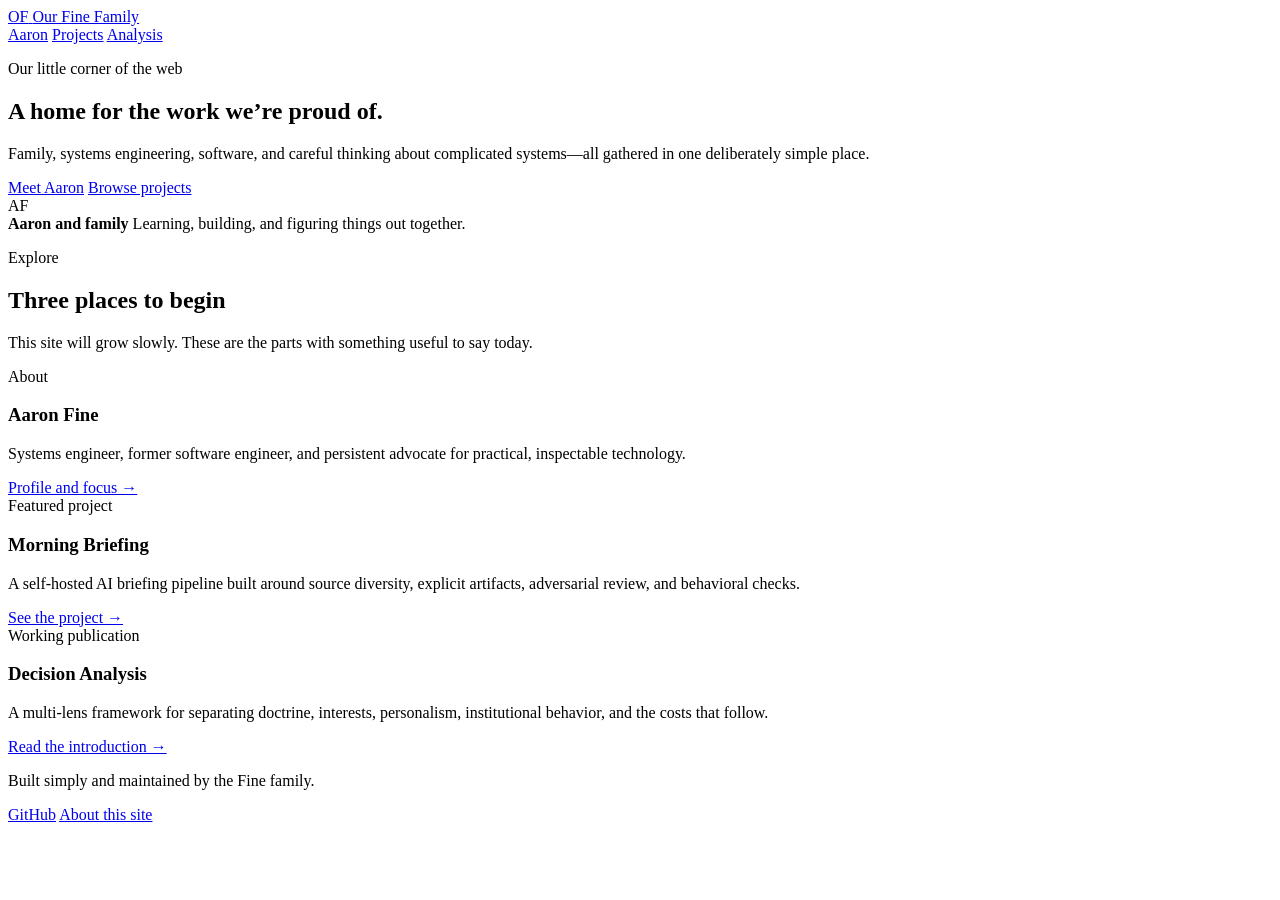
==== public/index.html @ cd749345 "Build initial portfolio site" ====
<!doctype html>
<html lang="en">
  <head>
    <meta charset="utf-8">
    <meta name="viewport" content="width=device-width, initial-scale=1">
    <meta
      name="description"
      content="The Fine family home for systems engineering, software, AI-assisted analysis, and selected projects."
    >
    <meta name="theme-color" content="#274f43">
    <title>Our Fine Family</title>
    <link rel="icon" href="/assets/favicon.svg" type="image/svg+xml">
    <link rel="stylesheet" href="/styles.css">
  </head>
  <body>
    <header class="site-shell site-header">
      <a class="brand" href="/" aria-label="Our Fine Family home">
        <span class="brand-mark" aria-hidden="true">OF</span>
        <span>Our Fine Family</span>
      </a>
      <nav class="site-nav" aria-label="Primary navigation">
        <a href="/aaron/">Aaron</a>
        <a href="/projects/">Projects</a>
        <a href="/analysis/">Analysis</a>
      </nav>
    </header>

    <main>
      <section class="site-shell hero">
        <div>
          <p class="eyebrow">Our little corner of the web</p>
          <h1>A home for the work we’re proud of.</h1>
          <p class="lede">
            Family, systems engineering, software, and careful thinking about
            complicated systems—all gathered in one deliberately simple place.
          </p>
          <div class="hero-actions">
            <a class="button" href="/aaron/">Meet Aaron</a>
            <a class="button secondary" href="/projects/">Browse projects</a>
          </div>
        </div>

        <div class="portrait-card" aria-label="Fine family portrait area">
          <div class="portrait-monogram" aria-hidden="true">AF</div>
          <div class="portrait-label">
            <strong>Aaron and family</strong>
            <span>Learning, building, and figuring things out together.</span>
          </div>
        </div>
      </section>

      <section class="site-shell section" aria-labelledby="explore-heading">
        <div class="section-heading">
          <div>
            <p class="eyebrow">Explore</p>
            <h2 id="explore-heading">Three places to begin</h2>
            <p>
              This site will grow slowly. These are the parts with something
              useful to say today.
            </p>
          </div>
        </div>

        <div class="card-grid">
          <article class="card">
            <span class="card-kicker">About</span>
            <h3>Aaron Fine</h3>
            <p>
              Systems engineer, former software engineer, and persistent
              advocate for practical, inspectable technology.
            </p>
            <a class="card-link" href="/aaron/">Profile and focus →</a>
          </article>

          <article class="card">
            <span class="card-kicker">Featured project</span>
            <h3>Morning Briefing</h3>
            <p>
              A self-hosted AI briefing pipeline built around source diversity,
              explicit artifacts, adversarial review, and behavioral checks.
            </p>
            <a class="card-link" href="/projects/morning-briefing/"
              >See the project →</a
            >
          </article>

          <article class="card">
            <span class="card-kicker">Working publication</span>
            <h3>Decision Analysis</h3>
            <p>
              A multi-lens framework for separating doctrine, interests,
              personalism, institutional behavior, and the costs that follow.
            </p>
            <a class="card-link" href="/analysis/">Read the introduction →</a>
          </article>
        </div>
      </section>
    </main>

    <footer class="site-footer">
      <div class="site-shell footer-inner">
        <p>Built simply and maintained by the Fine family.</p>
        <div class="footer-links">
          <a href="https://github.com/Aaron-Fine">GitHub</a>
          <a href="/about/">About this site</a>
        </div>
      </div>
    </footer>
  </body>
</html>
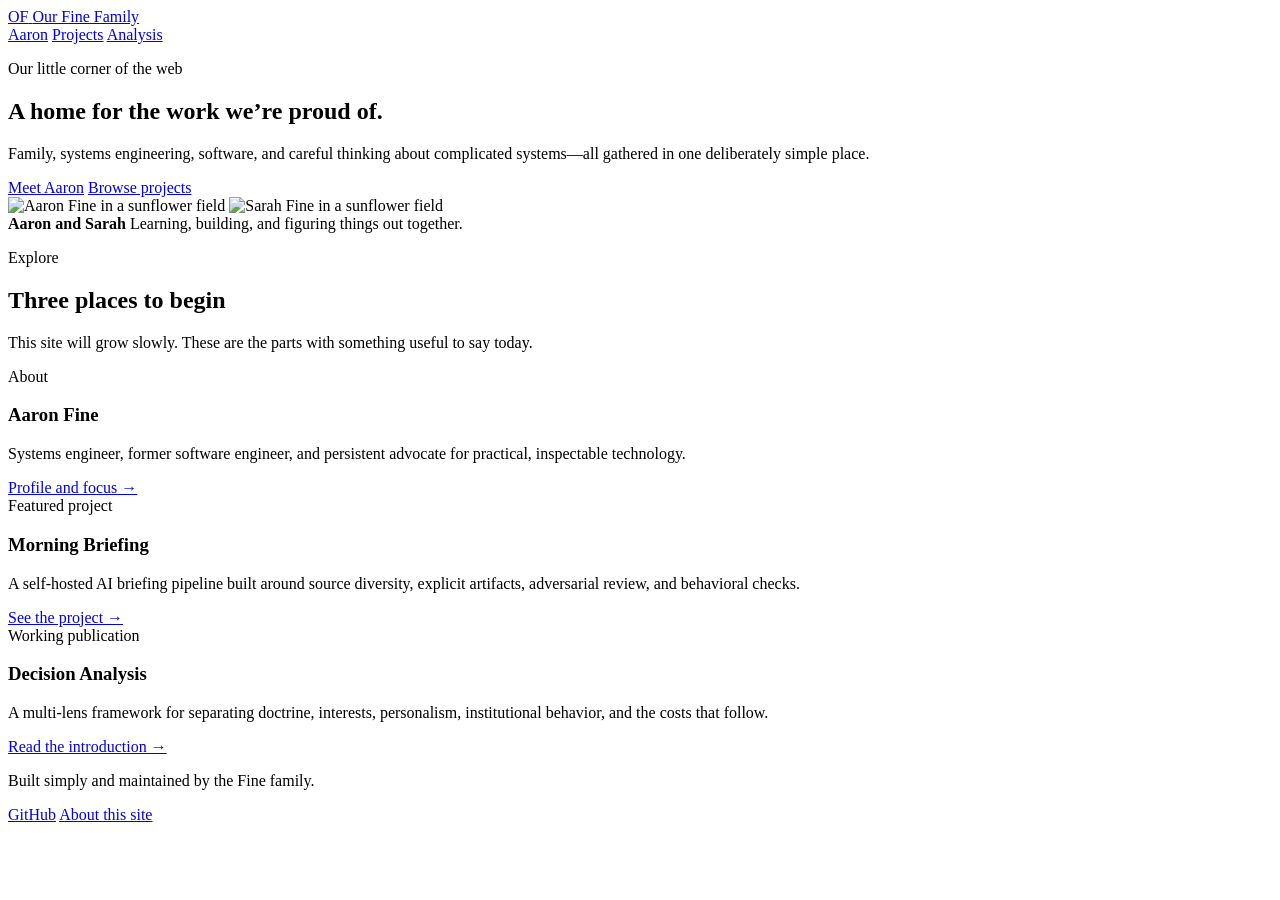
==== commit dda08182: "Add sanitized family portraits" ====
--- a/public/index.html
+++ b/public/index.html
@@ -40,10 +40,23 @@
           </div>
         </div>
 
-        <div class="portrait-card" aria-label="Fine family portrait area">
-          <div class="portrait-monogram" aria-hidden="true">AF</div>
+        <div class="portrait-card">
+          <div class="portrait-pair">
+            <img
+              src="/assets/aaron.webp"
+              alt="Aaron Fine in a sunflower field"
+              width="800"
+              height="1203"
+            >
+            <img
+              src="/assets/sarah.webp"
+              alt="Sarah Fine in a sunflower field"
+              width="800"
+              height="1203"
+            >
+          </div>
           <div class="portrait-label">
-            <strong>Aaron and family</strong>
+            <strong>Aaron and Sarah</strong>
             <span>Learning, building, and figuring things out together.</span>
           </div>
         </div>
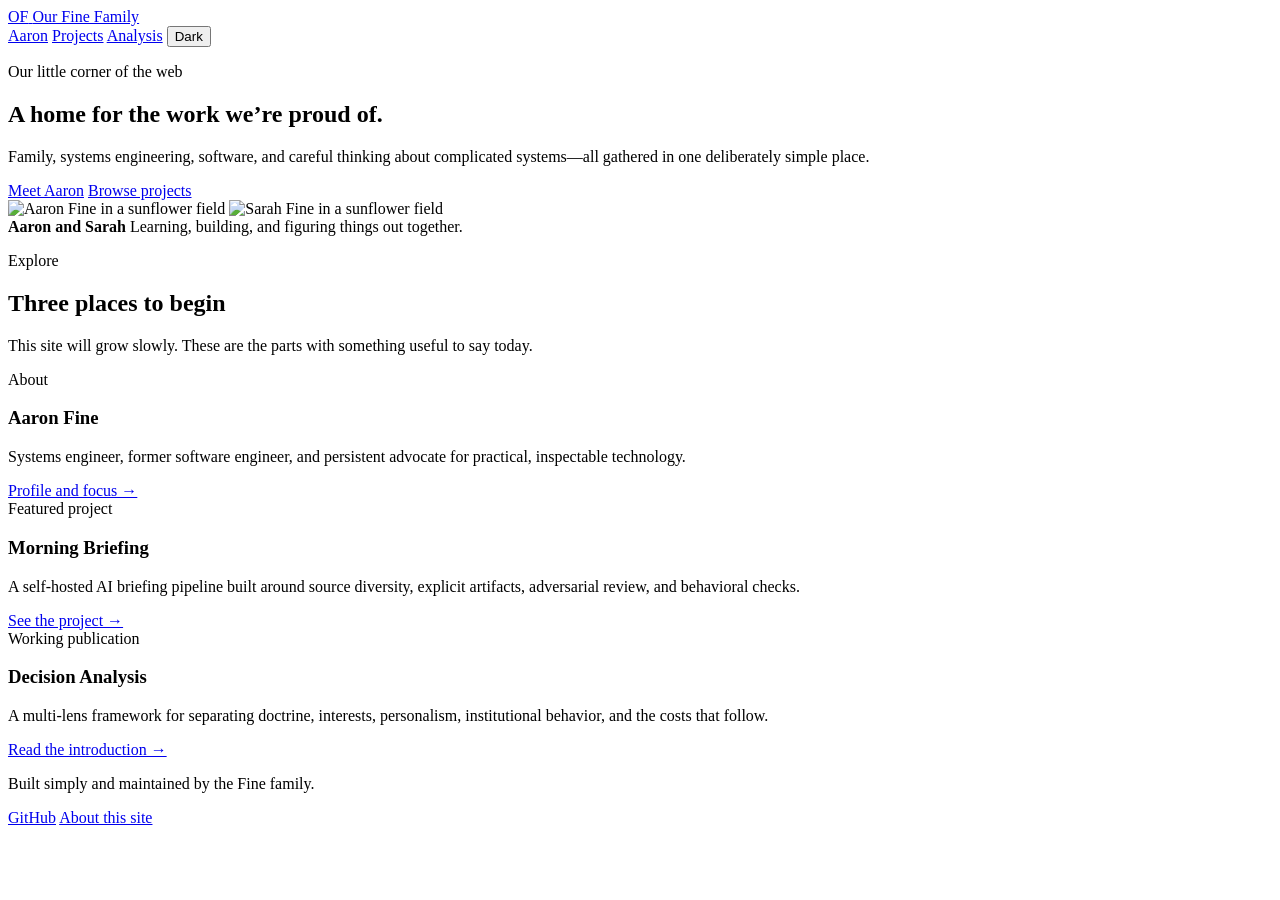
==== commit 51168c45: "Add site-wide dark mode" ====
--- a/public/index.html
+++ b/public/index.html
@@ -10,6 +10,7 @@
     <meta name="theme-color" content="#274f43">
     <title>Our Fine Family</title>
     <link rel="icon" href="/assets/favicon.svg" type="image/svg+xml">
+    <script src="/theme.js"></script>
     <link rel="stylesheet" href="/styles.css">
   </head>
   <body>
@@ -22,6 +23,10 @@
         <a href="/aaron/">Aaron</a>
         <a href="/projects/">Projects</a>
         <a href="/analysis/">Analysis</a>
+        <button class="theme-toggle" type="button" data-theme-toggle aria-pressed="false" aria-label="Switch to dark mode">
+          <span class="theme-toggle-icon" aria-hidden="true"></span>
+          <span class="theme-toggle-label">Dark</span>
+        </button>
       </nav>
     </header>
 
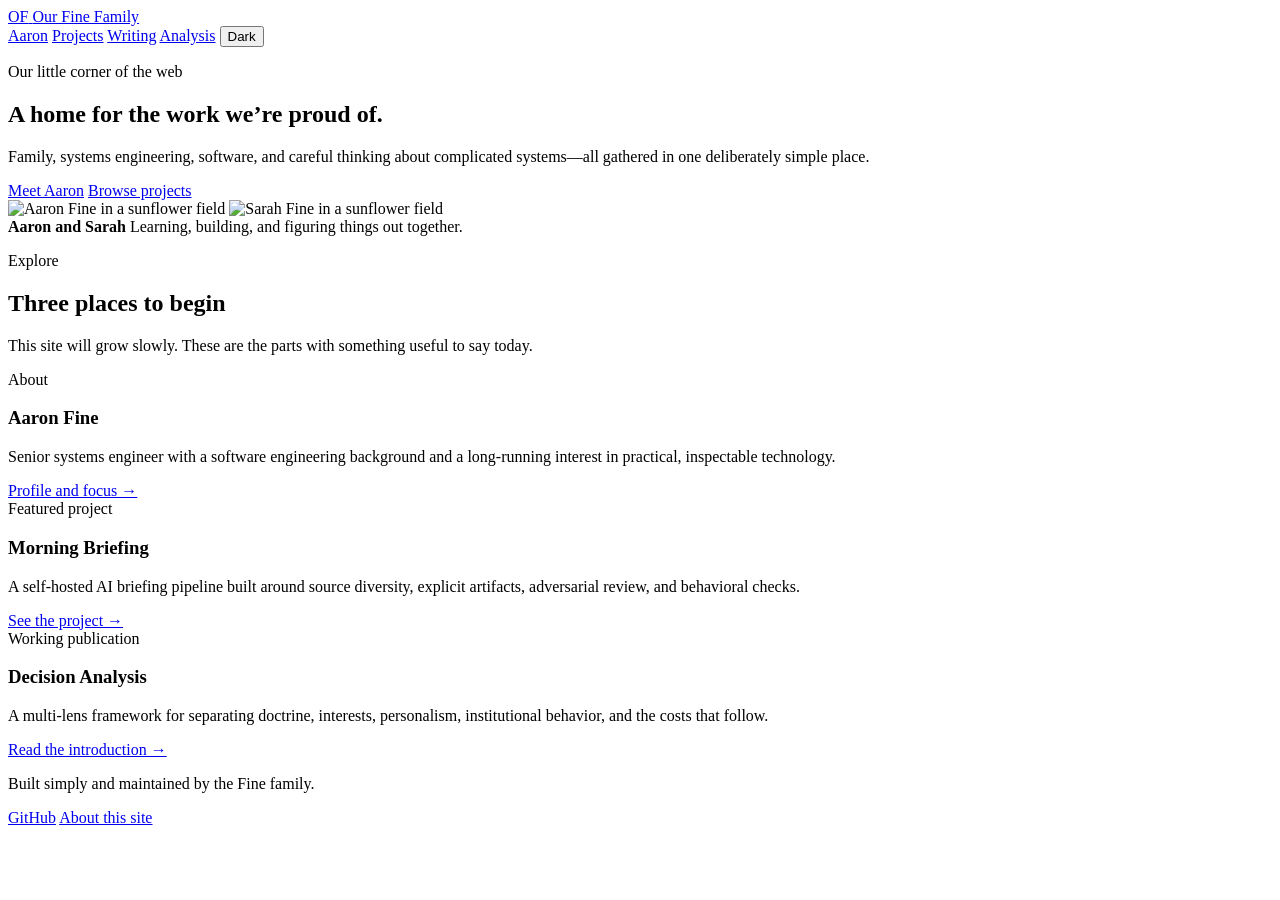
==== commit 0e5ede18: "Refresh professional portfolio" ====
--- a/public/index.html
+++ b/public/index.html
@@ -1,4 +1,4 @@
-<!doctype html>
+<!DOCTYPE html>
 <html lang="en">
   <head>
     <meta charset="utf-8">
@@ -10,8 +10,8 @@
     <meta name="theme-color" content="#274f43">
     <title>Our Fine Family</title>
     <link rel="icon" href="/assets/favicon.svg" type="image/svg+xml">
-    <script src="/theme.js"></script>
-    <link rel="stylesheet" href="/styles.css">
+    <script src="/theme.js?v=20260724-2"></script>
+    <link rel="stylesheet" href="/styles.css?v=20260724-2">
   </head>
   <body>
     <header class="site-shell site-header">
@@ -22,6 +22,7 @@
       <nav class="site-nav" aria-label="Primary navigation">
         <a href="/aaron/">Aaron</a>
         <a href="/projects/">Projects</a>
+        <a href="/writing/">Writing</a>
         <a href="/analysis/">Analysis</a>
         <button class="theme-toggle" type="button" data-theme-toggle aria-pressed="false" aria-label="Switch to dark mode">
           <span class="theme-toggle-icon" aria-hidden="true"></span>
@@ -84,8 +85,8 @@
             <span class="card-kicker">About</span>
             <h3>Aaron Fine</h3>
             <p>
-              Systems engineer, former software engineer, and persistent
-              advocate for practical, inspectable technology.
+              Senior systems engineer with a software engineering background
+              and a long-running interest in practical, inspectable technology.
             </p>
             <a class="card-link" href="/aaron/">Profile and focus →</a>
           </article>
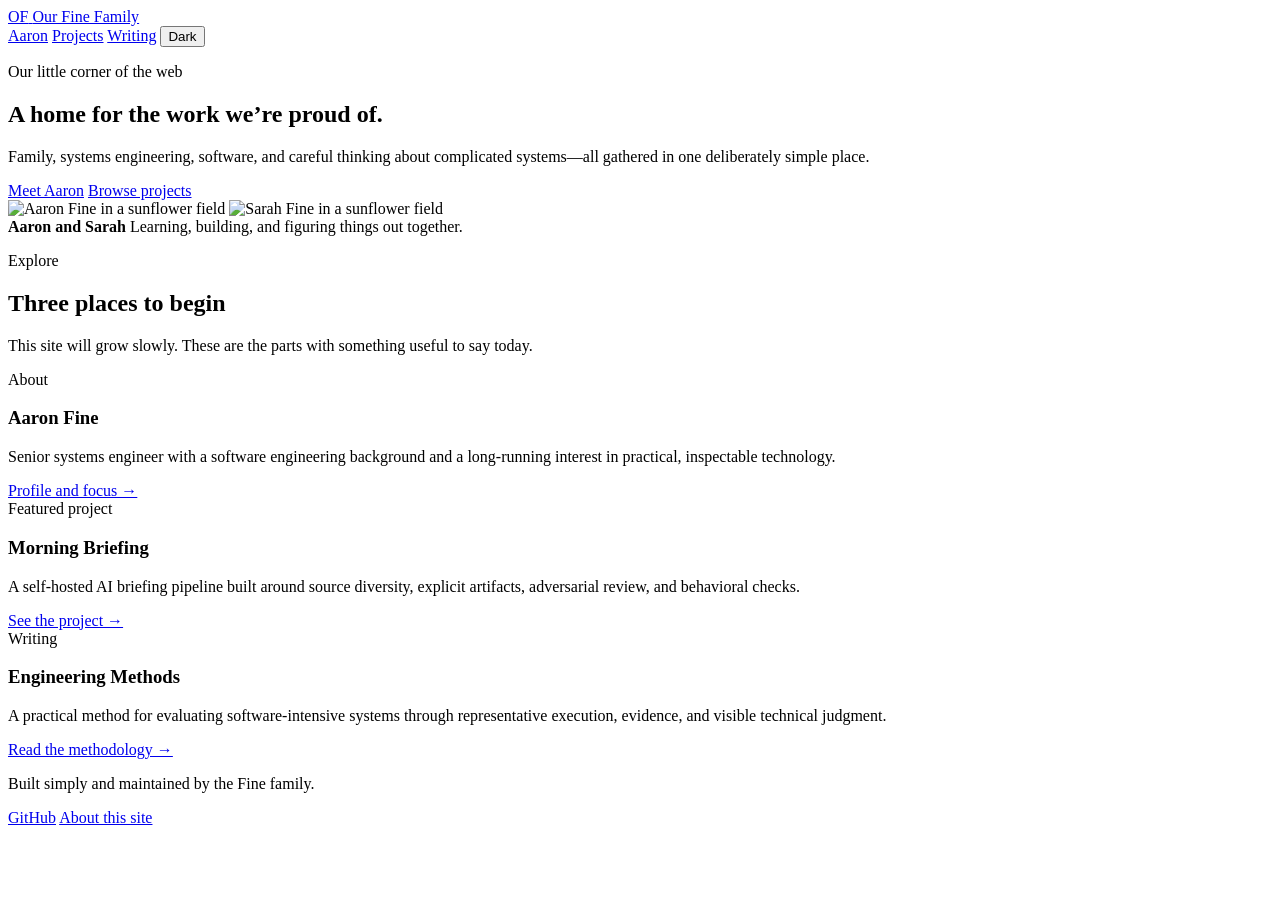
==== commit 96bcfe30: "Move analysis out of portfolio" ====
--- a/public/index.html
+++ b/public/index.html
@@ -5,7 +5,7 @@
     <meta name="viewport" content="width=device-width, initial-scale=1">
     <meta
       name="description"
-      content="The Fine family home for systems engineering, software, AI-assisted analysis, and selected projects."
+      content="The Fine family home for systems engineering, software, professional writing, and selected projects."
     >
     <meta name="theme-color" content="#274f43">
     <title>Our Fine Family</title>
@@ -23,7 +23,6 @@
         <a href="/aaron/">Aaron</a>
         <a href="/projects/">Projects</a>
         <a href="/writing/">Writing</a>
-        <a href="/analysis/">Analysis</a>
         <button class="theme-toggle" type="button" data-theme-toggle aria-pressed="false" aria-label="Switch to dark mode">
           <span class="theme-toggle-icon" aria-hidden="true"></span>
           <span class="theme-toggle-label">Dark</span>
@@ -104,13 +103,15 @@
           </article>
 
           <article class="card">
-            <span class="card-kicker">Working publication</span>
-            <h3>Decision Analysis</h3>
+            <span class="card-kicker">Writing</span>
+            <h3>Engineering Methods</h3>
             <p>
-              A multi-lens framework for separating doctrine, interests,
-              personalism, institutional behavior, and the costs that follow.
+              A practical method for evaluating software-intensive systems
+              through representative execution, evidence, and visible technical judgment.
             </p>
-            <a class="card-link" href="/analysis/">Read the introduction →</a>
+            <a class="card-link" href="/writing/software-evaluation/"
+              >Read the methodology →</a
+            >
           </article>
         </div>
       </section>
